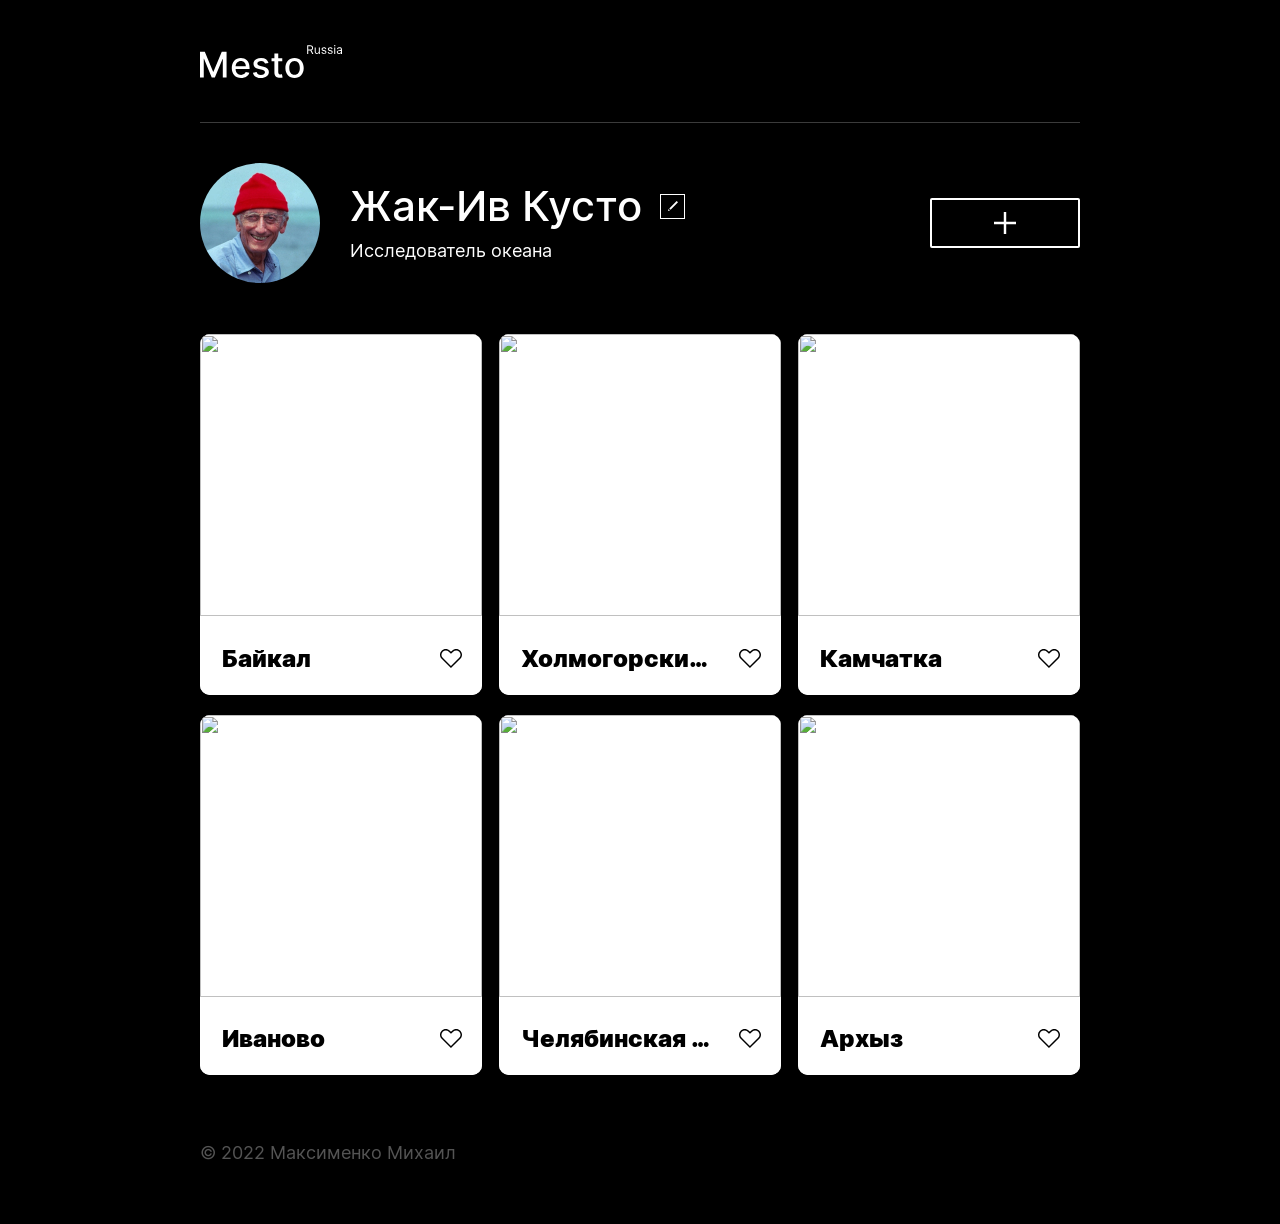
==== index.html @ 699fd3d9 "4.2 версия Переименовал названия для JavaScript по БЭМ" ====
<!DOCTYPE html>
<html lang="ru">
<head>
  <meta charset="UTF-8">
  <meta name="viewport" content="width=device-width, initial-scale=1.0">
  <meta name="description" content="Mesto">
  <meta name="keywords" content="JavaScript">
  <meta name="author" content="Максименко Михаил">
  <link rel="stylesheet" href="./pages/index.css">
  <title>Mesto</title>
</head>
<body class="root">
  <div class="page">
    <header class="header">
      <img src="images/mesto_logo.svg" class="header__logo" alt="Mesto лого">
    </header>
    <main class="content">
      <section class="profile">
        <img src="images/avatar.png" class="profile__avatar" alt="Аватар профиля">
        <div class="profile__info">
          <div class="profile__name-container">
            <h1 class="profile__name">Жак-Ив Кусто</h1>
            <button type="button" class="profile__button"></button>
          </div>
          <p class="profile__job">Исследователь океана</p>
        </div>
        <button type="button" class="profile__button-add"></button>
      </section>
      <section class="photo-grid">
        <ul class="photo-grid__list">
        </ul>
      </section>
    </main>
    <footer class="footer">
      <p class="footer__author">© 2022 Максименко Михаил</p>
    </footer>
    <!--popup для редактирования информации профиля-->
    <section class="popup popup__type_user">
      <div class="popup__container">
        <h2 class="popup__header">Редактировать профиль</h2>
        <form class="popup__form" name="popupForm">
          <input class="popup__input popup__input_type_name" name="UserName">
          <input class="popup__input popup__input_type_job" name="UserJob">
          <button type="submit" class="popup__button-submit">Сохранить</button>
        </form>
        <button type="button" class="popup__button-close"></button>
      </div>
    </section>
    <!--popup для добавления карточек-->
    <section class="popup popup__type_card-editor">
      <div class="popup__container">
        <h2 class="popup__header">Новое место</h2>
        <form class="popup__form popup__form_type_cards" name="popupCardsForm">
          <input class="popup__input popup__input_type_description" name="imageDescription">
          <input class="popup__input popup__input_type_link" name="imageLink">
          <button type="submit" class="popup__button-submit popup__button-submit_type_cards">Создать</button>
        </form>
        <button type="button" class="popup__button-close"></button>
      </div>
    </section>
    <!--popup который открывает карточку-->
    <section class="popup popup__type_open-image">
      <figure class="popup__figure">
        <button type="button" class="popup__button-close"></button>
        <img src="#" class="popup__image">
        <figcaption class="popup__figcaption"></figcaption>
      </figure>
    </section>
  </div>
  <!--шаблон для создания каточек-->
  <template id="elements">
    <li class="elements__card">
      <img src="#" class="elements__image" alt="">
      <button class="elements__delete-button"></button>
      <div class="elements__description-container">
        <h2 class="elements__description-title"></h2>
        <button type="button" class="elements__button-like"></button>
      </div>
    </li>
  </template>
  <script src="scripts/index.js"></script>
</body>
</html>
---- pages/index.css ----
@import url(../vendor/normalize.css);
@import url(../vendor/fonts.css);

@import url(../blocks/root/root.css);
@import url(../blocks/page/page.css);

@import url(../blocks/header/header.css);
@import url(../blocks/header/__logo/header__logo.css);

@import url(../blocks/content/content.css);

@import url(../blocks/profile/profile.css);
@import url(../blocks/profile/__avatar/profile__avatar.css);
@import url(../blocks/profile/__info/profile__info.css);
@import url(../blocks/profile/__name-container/profile__name-container.css);
@import url(../blocks/profile/__name/profile__name.css);
@import url(../blocks/profile/__button/profile__button.css);
@import url(../blocks/profile/__job/profile__job.css);
@import url(../blocks/profile/__button-add/profile__button-add.css);

@import url(../blocks/photo-grid/photo-grid.css);
@import url(../blocks/photo-grid/__list/photo-grid__list.css);
@import url(../blocks/photo-grid/__item/photo-grid__item.css);

@import url(../blocks/elements/elements.css);
@import url(../blocks/elements/__card/elements__card.css);
@import url(../blocks/elements/__image/elements__image.css);
@import url(../blocks/elements/__description-container/elements__description-container.css);
@import url(../blocks/elements/__description-title/elements__description-title.css);
@import url(../blocks/elements/__button-like/elements__button-like.css);
@import url(../blocks/elements/__button-like/_enabled/elements__button-like_enabled.css);
@import url(../blocks/elements/__delete-button/elements__delete-button.css);

@import url(../blocks/footer/footer.css);
@import url(../blocks/footer/__author/footer__author.css);

@import url(../blocks/popup/popup.css);
@import url(../blocks/popup/_opened/popup_opened.css);
@import url(../blocks/popup/__container/popup__container.css);
@import url(../blocks/popup/__form/popup__form.css);
@import url(../blocks/popup/__header/popup__header.css);
@import url(../blocks/popup/__input/popup__input.css);
@import url(../blocks/popup/__button-submit/popup__button-submit.css);
@import url(../blocks/popup/__button-close/popup__button-close.css);
@import url(../blocks/popup/__figure/popup__figure.css);
@import url(../blocks/popup/__image/popup__image.css);
@import url(../blocks/popup/__figcaption/popup__figcaption.css);
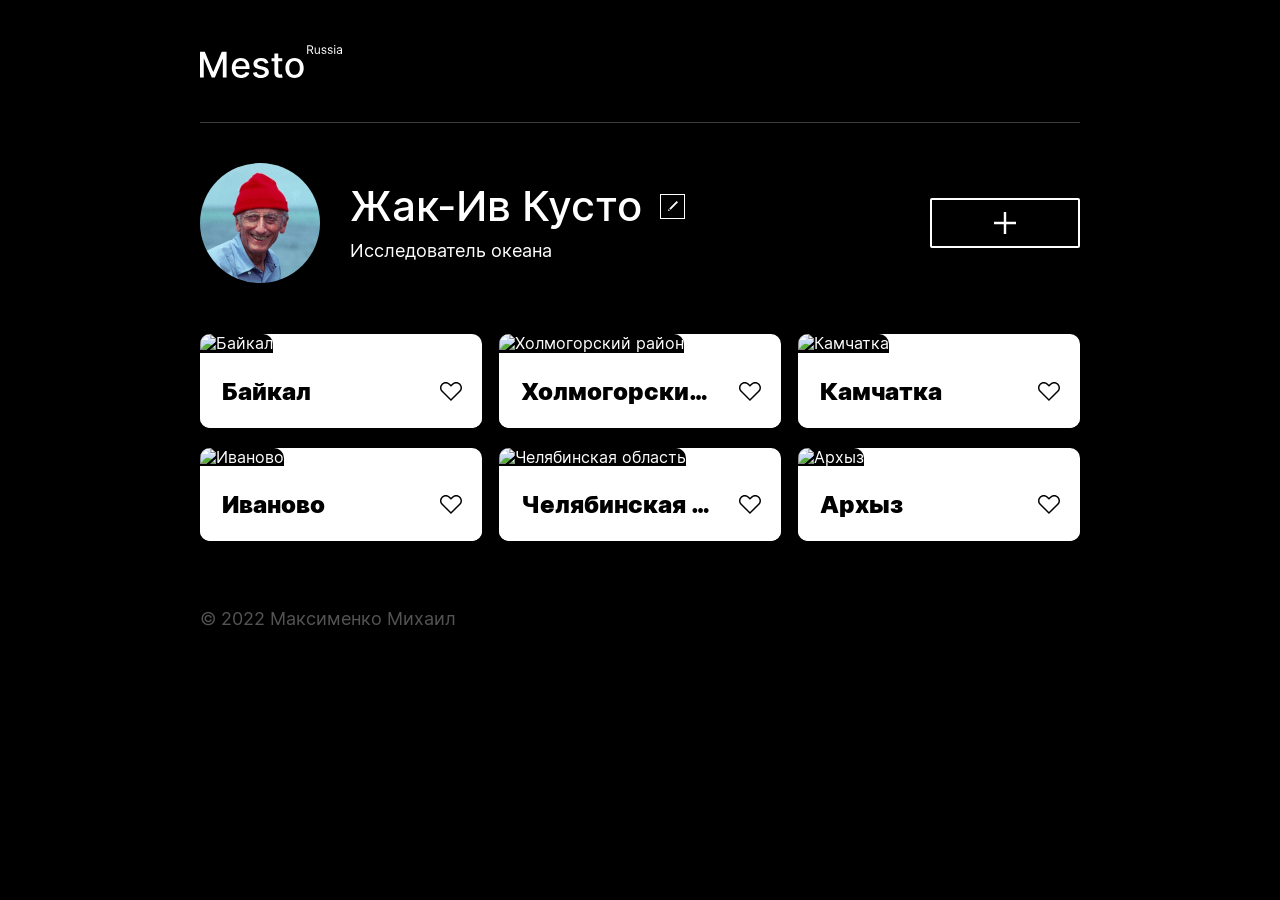
==== commit 20f62b63: "5 версия" ====
--- a/index.html
+++ b/index.html
@@ -20,11 +20,11 @@
         <div class="profile__info">
           <div class="profile__name-container">
             <h1 class="profile__name">Жак-Ив Кусто</h1>
-            <button type="button" class="profile__button"></button>
+            <button type="button" aria-label="Profile edit" class="profile__button"></button>
           </div>
           <p class="profile__job">Исследователь океана</p>
         </div>
-        <button type="button" class="profile__button-add"></button>
+        <button type="button" aria-label="Add new card" class="profile__button-add"></button>
       </section>
       <section class="photo-grid">
         <ul class="photo-grid__list">
@@ -35,33 +35,33 @@
       <p class="footer__author">© 2022 Максименко Михаил</p>
     </footer>
     <!--popup для редактирования информации профиля-->
-    <section class="popup popup__type_user">
+    <section class="popup popup_type_user">
       <div class="popup__container">
         <h2 class="popup__header">Редактировать профиль</h2>
         <form class="popup__form" name="popupForm">
-          <input class="popup__input popup__input_type_name" name="UserName">
-          <input class="popup__input popup__input_type_job" name="UserJob">
+          <input class="popup__input popup__input_type_name" placeholder="Имя" name="UserName">
+          <input class="popup__input popup__input_type_job" placeholder="О себе" name="UserJob">
           <button type="submit" class="popup__button-submit">Сохранить</button>
         </form>
-        <button type="button" class="popup__button-close"></button>
+        <button type="button" aria-label="Close" class="popup__button-close"></button>
       </div>
     </section>
     <!--popup для добавления карточек-->
-    <section class="popup popup__type_card-editor">
+    <section class="popup popup_type_card-editor">
       <div class="popup__container">
         <h2 class="popup__header">Новое место</h2>
         <form class="popup__form popup__form_type_cards" name="popupCardsForm">
-          <input class="popup__input popup__input_type_description" name="imageDescription">
-          <input class="popup__input popup__input_type_link" name="imageLink">
+          <input class="popup__input popup__input_type_description" placeholder="Название" name="imageDescription">
+          <input class="popup__input popup__input_type_link" placeholder="Ссылка на картинку" name="imageLink">
           <button type="submit" class="popup__button-submit popup__button-submit_type_cards">Создать</button>
         </form>
-        <button type="button" class="popup__button-close"></button>
+        <button type="button" aria-label="Close" class="popup__button-close"></button>
       </div>
     </section>
     <!--popup который открывает карточку-->
-    <section class="popup popup__type_open-image">
+    <section class="popup popup_type_open-image">
       <figure class="popup__figure">
-        <button type="button" class="popup__button-close"></button>
+        <button type="button" aria-label="Close" class="popup__button-close"></button>
         <img src="#" class="popup__image">
         <figcaption class="popup__figcaption"></figcaption>
       </figure>
@@ -71,13 +71,14 @@
   <template id="elements">
     <li class="elements__card">
       <img src="#" class="elements__image" alt="">
-      <button class="elements__delete-button"></button>
+      <button type="button" aria-label="Delete" class="elements__delete-button"></button>
       <div class="elements__description-container">
         <h2 class="elements__description-title"></h2>
-        <button type="button" class="elements__button-like"></button>
+        <button type="button" aria-label="Like" class="elements__button-like"></button>
       </div>
     </li>
   </template>
-  <script src="scripts/index.js"></script>
+  <script defer src="scripts/cards.js"></script>
+  <script defer src="scripts/index.js"></script>
 </body>
 </html>
--- a/pages/index.css
+++ b/pages/index.css
@@ -44,4 +44,5 @@
 @import url(../blocks/popup/__button-close/popup__button-close.css);
 @import url(../blocks/popup/__figure/popup__figure.css);
 @import url(../blocks/popup/__image/popup__image.css);
-@import url(../blocks/popup/__figcaption/popup__figcaption.css);+@import url(../blocks/popup/__figcaption/popup__figcaption.css);
+@import url(../blocks/popup/_type_open-image/popup_type_open-image.css);
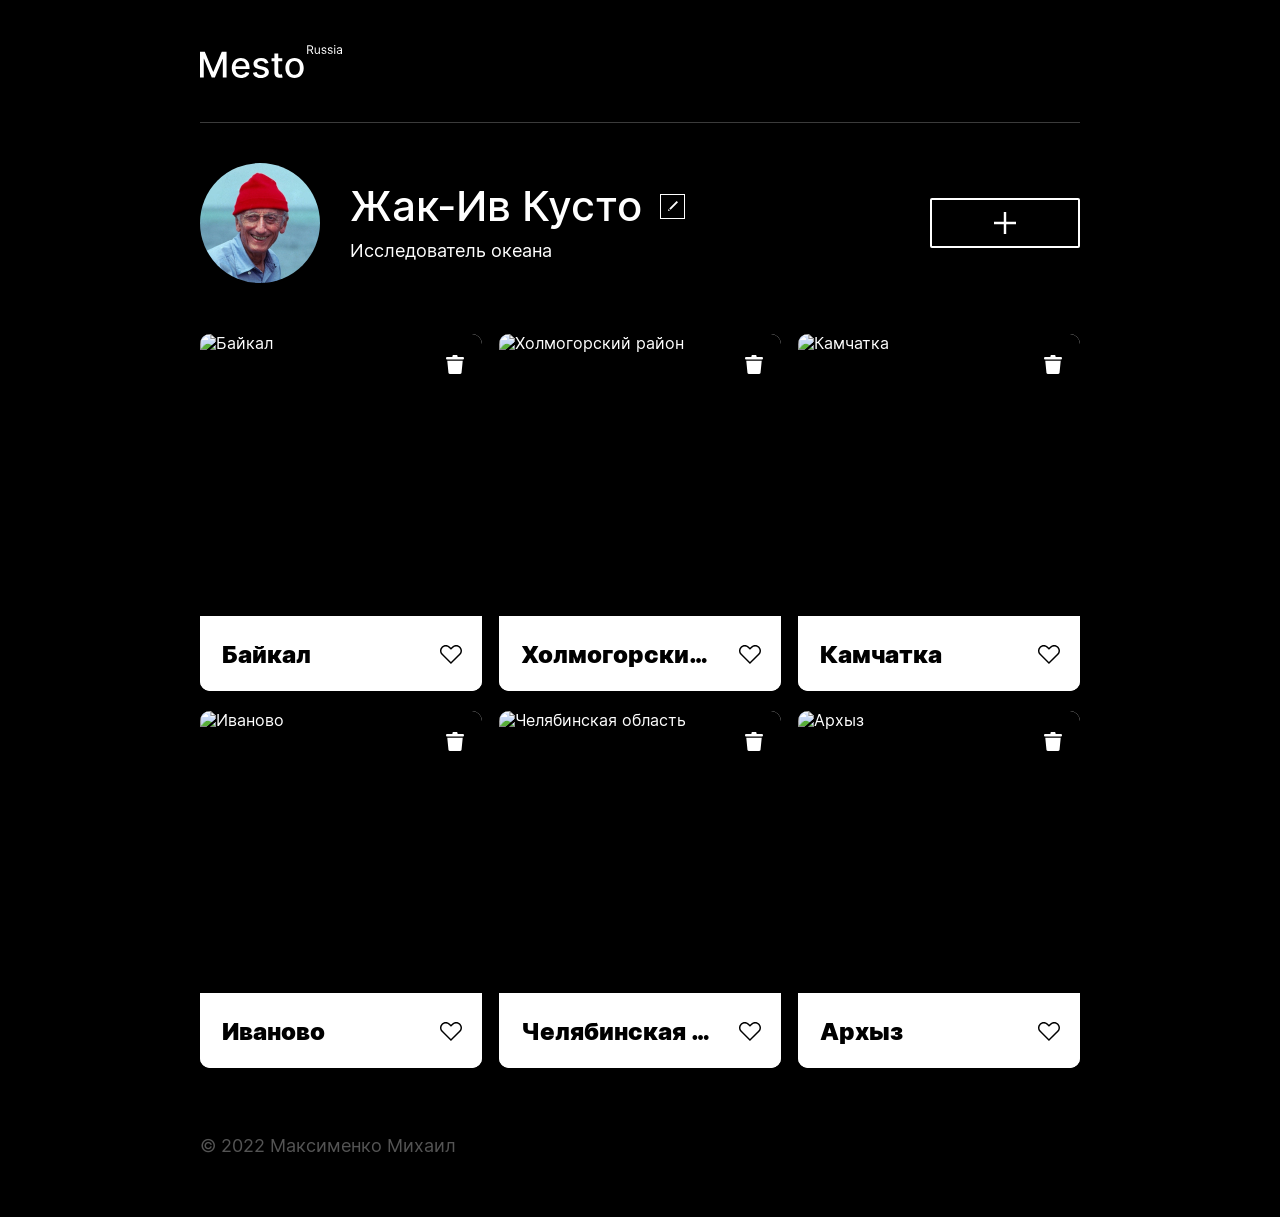
==== commit 3b8f38b5: "6 версия Добавил блочный дисплей картинкам" ====
--- a/index.html
+++ b/index.html
@@ -20,11 +20,11 @@
         <div class="profile__info">
           <div class="profile__name-container">
             <h1 class="profile__name">Жак-Ив Кусто</h1>
-            <button type="button" aria-label="Profile edit" class="profile__button"></button>
+            <button type="button" aria-label="Редактирование профиля" class="profile__button"></button>
           </div>
           <p class="profile__job">Исследователь океана</p>
         </div>
-        <button type="button" aria-label="Add new card" class="profile__button-add"></button>
+        <button type="button" aria-label="Добавить новую картинку" class="profile__button-add"></button>
       </section>
       <section class="photo-grid">
         <ul class="photo-grid__list">
@@ -43,7 +43,7 @@
           <input class="popup__input popup__input_type_job" placeholder="О себе" name="UserJob">
           <button type="submit" class="popup__button-submit">Сохранить</button>
         </form>
-        <button type="button" aria-label="Close" class="popup__button-close"></button>
+        <button type="button" aria-label="Закрыть" class="popup__button-close"></button>
       </div>
     </section>
     <!--popup для добавления карточек-->
@@ -55,13 +55,13 @@
           <input class="popup__input popup__input_type_link" placeholder="Ссылка на картинку" name="imageLink">
           <button type="submit" class="popup__button-submit popup__button-submit_type_cards">Создать</button>
         </form>
-        <button type="button" aria-label="Close" class="popup__button-close"></button>
+        <button type="button" aria-label="Закрыть" class="popup__button-close"></button>
       </div>
     </section>
     <!--popup который открывает карточку-->
     <section class="popup popup_type_open-image">
       <figure class="popup__figure">
-        <button type="button" aria-label="Close" class="popup__button-close"></button>
+        <button type="button" aria-label="Закрыть" class="popup__button-close"></button>
         <img src="#" class="popup__image">
         <figcaption class="popup__figcaption"></figcaption>
       </figure>
@@ -74,7 +74,7 @@
       <button type="button" aria-label="Delete" class="elements__delete-button"></button>
       <div class="elements__description-container">
         <h2 class="elements__description-title"></h2>
-        <button type="button" aria-label="Like" class="elements__button-like"></button>
+        <button type="button" aria-label="Лайк" class="elements__button-like"></button>
       </div>
     </li>
   </template>
